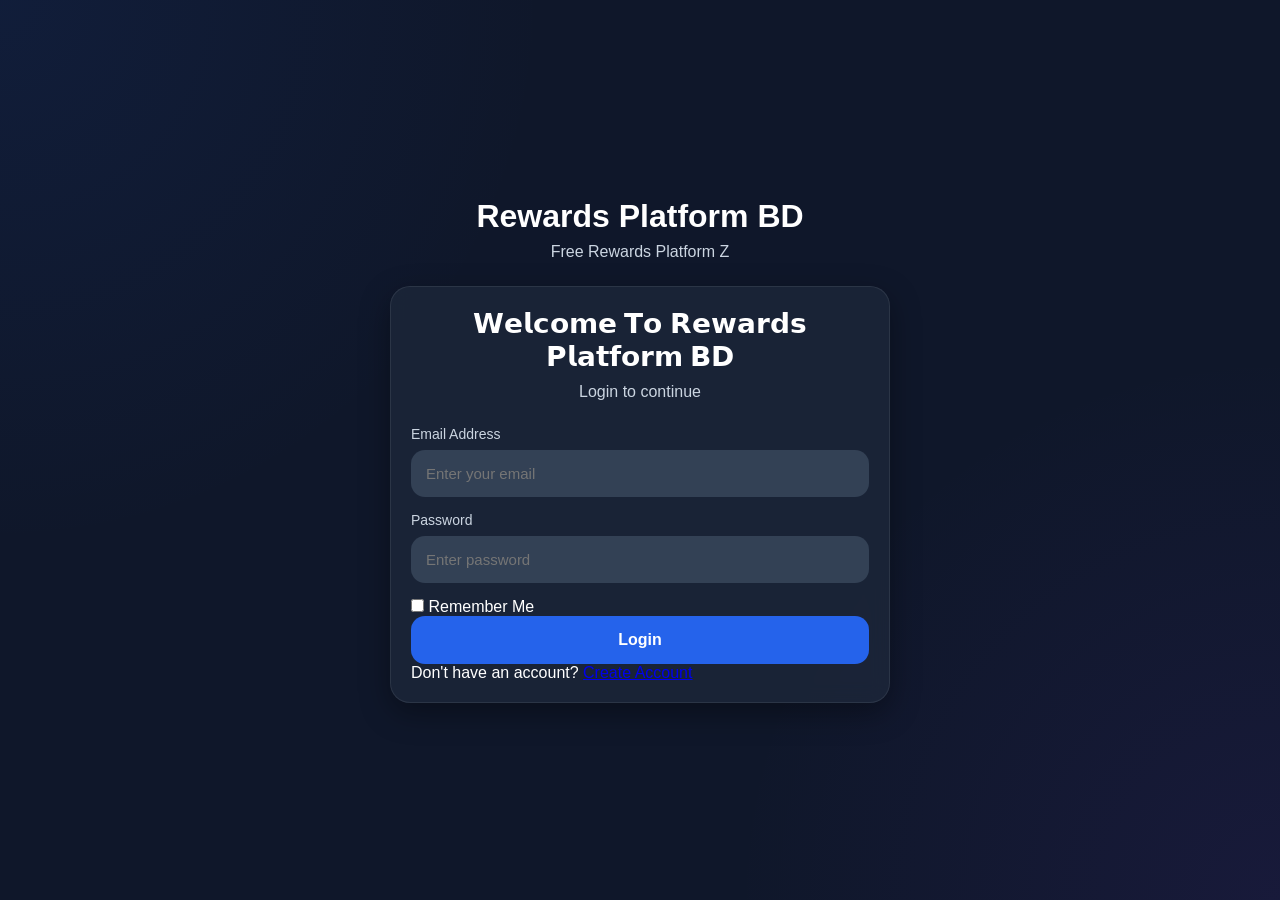
==== index.html @ d9212bf5 "Update index.html Signed-off-by: Hasanuzzaman Zibon <noybok6400@gmail.com>" ====
<!DOCTYPE html>
<html lang="en">

<head>
    <meta charset="UTF-8">
    <meta name="viewport" content="width=device-width, initial-scale=1.0">
    <meta
name="description"
content="Earn rewards through tasks, referrals and daily bonuses.">
    <title>Login | Rewards Platform BD</title>
    <link rel="stylesheet" href="css/style.css">
	<link rel="icon" href="css/1000430052.png" type="image/png">
    
</head>


<body>

    <div class="auth-page">

        <div class="auth-container">

            <div class="logo-area">

                <h1>
                     Rewards Platform BD
                </h1>

                <p>
                   Free Rewards Platform Z
                </p>

            </div>

            <div class="auth-card">

                <div class="card-header">

                    <h2>
                          𝗪𝗲𝗹𝗰𝗼𝗺𝗲 𝗧𝗼 𝗥𝗲𝘄𝗮𝗿𝗱𝘀 𝗣𝗹𝗮𝘁𝗳𝗼𝗿𝗺 𝗕𝗗
                    </h2>

                    <p>
                        Login to continue
                    </p>

                </div>

                <form
                    id="loginForm"
                    class="auth-form">

                    <div class="input-group">

                        <label>
                            Email Address
                        </label>

                        <input
                            type="email"
                            id="email"
                            placeholder="Enter your email"
                            required>

                    </div>

                    <div class="input-group">

                        <label>
                            Password
                        </label>

                        <input
                            type="password"
                            id="password"
                            placeholder="Enter password"
                            required>

                    </div>

                    <div class="remember-box">

                        <label>

                            <input
                                type="checkbox"
                                id="rememberMe">

                            Remember Me

                        </label>

                    </div>

                    <button
                        type="submit"
                        class="primary-btn">

                        Login

                    </button>

                </form>

                <div class="auth-footer">

                    <p>

                        Don't have an account?

                        <a
                            href="register.html">

                            Create Account

                        </a>

                    </p>

                </div>

            </div>

        </div>

    </div>

    <script src="js/config.js"></script>

    <script src="js/storage.js"></script>

    <script src="js/auth.js"></script>

    <script src="js/login.js"></script>

</body>
</html>
---- css/style.css ----
/* =========================
   RESET
========================= */

*{
    margin:0;
    padding:0;
    box-sizing:border-box;
}

html{
    scroll-behavior:smooth;
}



/* =========================
   VARIABLES
========================= */

:root{
    --bg:#0f172a;
    --card: rgba(30, 41, 59, 0.75);
    --card-solid:#1e293b;
    --card-light:#334155;

    --primary:#2563eb;
    --primary-hover:#1d4ed8;

    --success:#22c55e;
    --warning:#f59e0b;
    --danger:#ef4444;

    --text:#ffffff;
    --text-secondary:#cbd5e1;

    --border: rgba(255,255,255,0.08);

    --radius:18px;
}

/* =========================
   AUTH LAYOUT
========================= */

.auth-page{
    min-height:100vh;
    display:flex;
    justify-content:center;
    align-items:center;
    padding:20px;
}

.auth-container{
    width:100%;
    max-width:450px;
}

.logo-area{
    text-align:center;
    margin-bottom:25px;
}

.logo-area h1{
    font-size:32px;
    font-weight:800;
    margin-bottom:8px;
}

.logo-area p{
    color:var(--text-secondary);
}

.auth-card{
    background:var(--card);
    backdrop-filter: blur(10px);
    border:1px solid var(--border);
    border-radius:24px;
    padding:25px;
    box-shadow:0 10px 30px rgba(0,0,0,0.35);
}

.card-header{
    text-align:center;
    margin-bottom:25px;
}

.card-header h2{
    font-size:28px;
    margin-bottom:10px;
}

.card-header p{
    color:var(--text-secondary);
}

/* =========================
   INPUTS
========================= */

.auth-form{
    width:100%;
}

.input-group{
    margin-bottom:15px;
}

.input-group label{
    display:block;
    margin-bottom:8px;
    font-size:14px;
    color:var(--text-secondary);
}

.input-group input{
    width:100%;
    padding:14px;
    border-radius:14px;
    border:1px solid transparent;
    outline:none;
    background:var(--card-light);
    color:white;
    font-size:15px;
    transition:0.2s ease;
}

.input-group input:focus{
    border:1px solid var(--primary);
    box-shadow:0 0 0 3px rgba(37,99,235,0.2);
}

/* =========================
   BUTTONS
========================= */

.primary-btn{
    width:100%;
    padding:15px;
    border:none;
    border-radius:14px;
    background:var(--primary);
    color:white;
    font-size:16px;
    font-weight:700;
    cursor:pointer;
    transition:0.3s ease;
}

.primary-btn:hover{
    background:var(--primary-hover);
}

/* generic buttons */
.btn{
    display:inline-block;
    padding:12px 16px;
    border-radius:12px;
    cursor:pointer;
    transition:0.3s ease;
    border:none;
    transform:translateY(0);
}

.btn:hover{
    transform:translateY(-2px);
    filter:brightness(1.1);
}

.btn-primary{ background:var(--primary); color:white; }
.btn-success{ background:var(--success); color:white; }
.btn-danger{ background:var(--danger); color:white; }

/* =========================
   DASHBOARD BASE
========================= */

.dashboard{
    animation:fadeIn 0.5s ease;
    max-width:1100px;
    margin:auto;
    padding:20px;
}

@keyframes fadeIn{
    from{ opacity:0; transform:translateY(10px); }
    to{ opacity:1; transform:translateY(0); }
}

.dashboard-header{
    display:flex;
    justify-content:space-between;
    align-items:center;
    margin-bottom:20px;
}

.dashboard-header h1{
    font-size:28px;
}

/* =========================
   CARD SYSTEM (CORE FIX)
========================= */

.card,
.dashboard-card,
.profile-card,
.vip-card,
.ref-card,
.auth-card{

    background:var(--card);
    backdrop-filter: blur(10px);
    border:1px solid var(--border);
    border-radius:20px;
    padding:20px;
    box-shadow:0 10px 30px rgba(0,0,0,0.35);
    transition:0.3s ease;
}

.card:hover,
.dashboard-card:hover,
.profile-card:hover,
.vip-card:hover,
.ref-card:hover{
    transform:translateY(-3px);
    box-shadow:0 15px 40px rgba(0,0,0,0.5);
}

/* =========================
   WALLET CARD (SPECIAL)
========================= */

.wallet-card{
    background:linear-gradient(135deg,#2563eb,#1e40af);
    border-radius:20px;
    padding:25px;
    position:relative;
    overflow:hidden;
    box-shadow:0 15px 40px rgba(37,99,235,0.35);
}

.wallet-card::after{
    content:"";
    position:absolute;
    top:-50%;
    left:-50%;
    width:200%;
    height:200%;
    background:radial-gradient(circle,rgba(255,255,255,0.15),transparent 60%);
    transform:rotate(25deg);
}

/* =========================
   TEXT STYLES
========================= */

.dashboard-card h3,
.card h3{
    margin-bottom:10px;
}

.profile-card p,
.ref-card p{
    color:var(--text-secondary);
}

/* =========================
   PROFILE
========================= */

.profile-wrapper{
    padding:20px;
    max-width:700px;
    margin:auto;
}

.profile-box{
    background:var(--card);
    border-radius:20px;
    padding:20px;
    margin-bottom:15px;
}

.profile-info{
    margin-bottom:10px;
}

.profile-info span{
    color:var(--text-secondary);
}

/* =========================
   ANIMATION FIX
========================= */

.fade-in{
    animation:fadeIn 0.5s ease;
}

/* =========================
   RESPONSIVE
========================= */

@media(min-width:768px){
    .auth-container{ max-width:500px; }
    .dashboard{ max-width:850px; }
}

@media(min-width:1024px){
    .dashboard{ max-width:1100px; }
}

:::writing{variant="document" id="58371"} /* ========================= BODY & APP THEME ========================= */
body{ min-height:100vh; background: radial-gradient(circle at top left,#2563eb15,transparent 35%), radial-gradient(circle at bottom right,#7c3aed15,transparent 35%), var(--bg);
color:var(--text);

font-family:
    Inter,
    "Segoe UI",
    sans-serif;

overflow-x:hidden;
}
::-webkit-scrollbar{ width:8px; }
::-webkit-scrollbar-track{ background:#0f172a; }
::-webkit-scrollbar-thumb{ background:#334155; border-radius:50px; }
/* ========================= NAVBAR ========================= */
.navbar{ position:sticky; top:0; z-index:999;
display:flex;
justify-content:space-between;
align-items:center;

padding:18px 20px;

background:rgba(15,23,42,.75);

backdrop-filter:blur(20px);

border-bottom:1px solid var(--border);
}
.nav-logo{ font-size:22px; font-weight:800; }
.nav-user{ display:flex; align-items:center; gap:12px; }
.avatar{ width:42px; height:42px;
border-radius:50%;

background:linear-gradient(
    135deg,
    #2563eb,
    #7c3aed
);
}
/* ========================= DASHBOARD GRID ========================= */
.dashboard-grid{ display:grid; gap:20px; }
.stats-grid{ display:grid; grid-template-columns:repeat(2,1fr); gap:16px; }
/* ========================= WALLET CARD PREMIUM ========================= */
.wallet-card{
background:
linear-gradient(
    135deg,
    #2563eb,
    #4f46e5,
    #7c3aed
);

border:none;

min-height:220px;

display:flex;
flex-direction:column;
justify-content:center;

position:relative;

overflow:hidden;
}
.wallet-card h2{ font-size:42px; font-weight:800; margin:10px 0; }
.wallet-card span{ font-size:13px; text-transform:uppercase; letter-spacing:1px; opacity:.9; }
.wallet-card p{ opacity:.9; }
/* ========================= STATS CARD ========================= */
.stat-card{
background:var(--card);

backdrop-filter:blur(10px);

border:1px solid var(--border);

border-radius:18px;

padding:20px;

transition:.3s;
}
.stat-card:hover{ transform:translateY(-4px); border-color:#2563eb; }
.stat-card h4{ color:var(--text-secondary); font-size:13px; margin-bottom:8px; }
.stat-card span{ font-size:28px; font-weight:700; }
/* ========================= VIP BADGE ========================= */
.vip-badge{
display:inline-flex;

align-items:center;

gap:8px;

padding:10px 18px;

border-radius:999px;

background:
linear-gradient(
    135deg,
    #f59e0b,
    #f97316
);

color:white;

font-weight:700;
}
/* ========================= REFERRAL ========================= */
.referral-box{
display:flex;

align-items:center;

gap:12px;

margin-top:15px;
}
.referral-code{
flex:1;

padding:14px;

border-radius:12px;

background:#0f172a;

border:1px solid var(--border);

font-weight:700;

letter-spacing:1px;
}
/* ========================= ACTIVITY ========================= */
.activity-list{ display:flex; flex-direction:column; gap:14px; }
.activity-item{
display:flex;

align-items:center;

gap:15px;

padding:16px;

border-radius:16px;

background:rgba(255,255,255,.03);

border:1px solid var(--border);
}
.activity-icon{
width:42px;
height:42px;

border-radius:50%;

display:flex;
justify-content:center;
align-items:center;

background:#2563eb;

color:white;

font-weight:700;
}
/* ========================= PREMIUM BUTTON EFFECT ========================= */
.primary-btn{ position:relative; overflow:hidden; }
.primary-btn::before{
content:"";

position:absolute;

top:0;
left:-100%;

width:100%;
height:100%;

background:
linear-gradient(
    90deg,
    transparent,
    rgba(255,255,255,.2),
    transparent
);

transition:.6s;
}
.primary-btn:hover::before{ left:100%; }
/* ========================= DESKTOP RESPONSIVE ========================= */
@media(min-width:768px){
.dashboard-grid{
    grid-template-columns:1fr;
}

.stats-grid{
    grid-template-columns:repeat(4,1fr);
}
}
@media(min-width:1200px){
.dashboard{
    max-width:1200px;
}
} :::
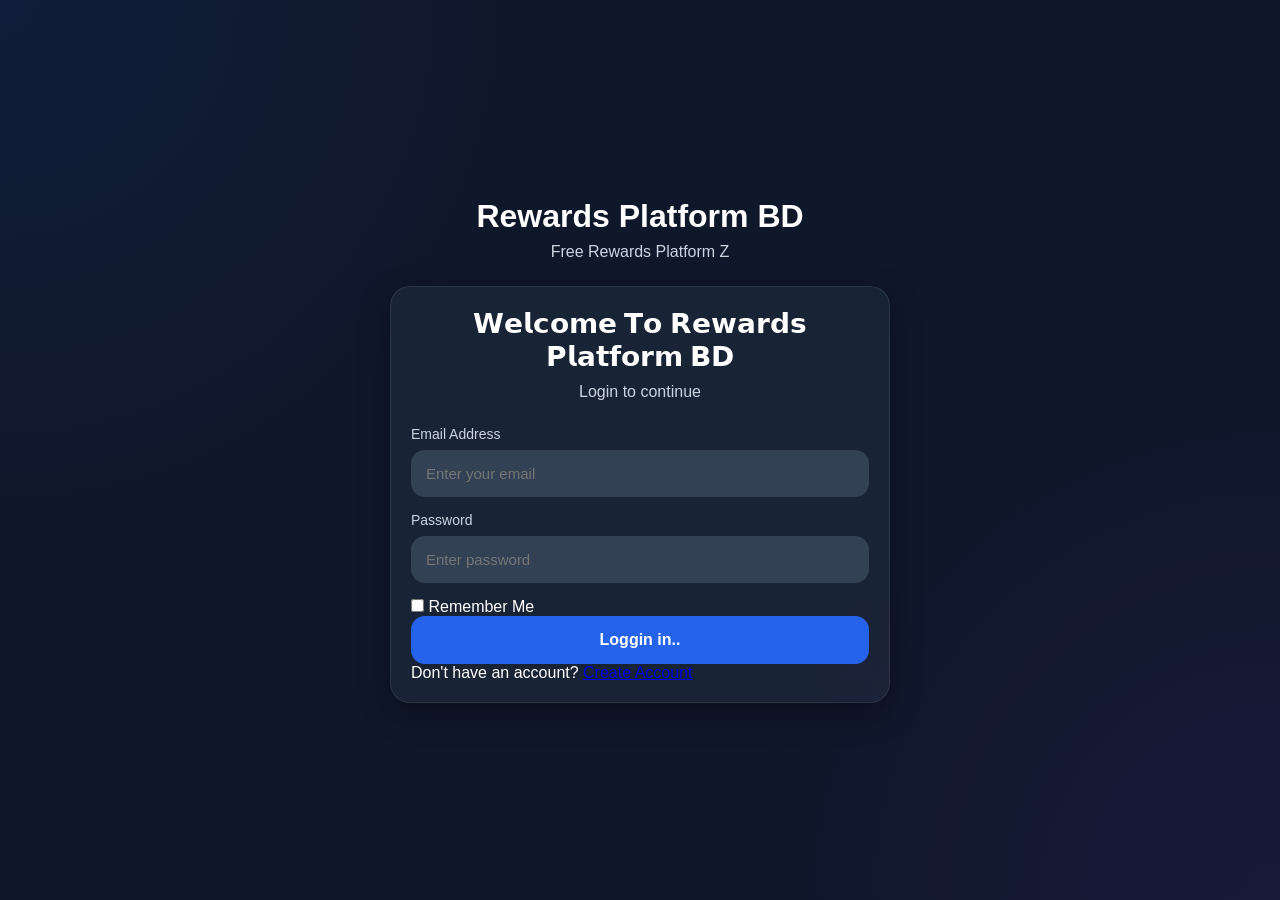
==== commit bf814db6: "Enhance input fields for email and password Updated email and password input fields with placeholder" ====
--- a/index.html
+++ b/index.html
@@ -4,9 +4,8 @@
 <head>
     <meta charset="UTF-8">
     <meta name="viewport" content="width=device-width, initial-scale=1.0">
-    <meta
-name="description"
-content="Earn rewards through tasks, referrals and daily bonuses.">
+    <meta name="description" content="Earn rewards through tasks, referrals and daily bonuses.">
+	
     <title>Login | Rewards Platform BD</title>
     <link rel="stylesheet" href="css/style.css">
 	<link rel="icon" href="css/1000430052.png" type="image/png">
@@ -52,12 +51,12 @@
 
                     <div class="input-group">
 
-                        <label>
-                            Email Address
-                        </label>
-
+                        <label for="email">
+						 Email Address
+						</label>
+						
                         <input
-                            type="email"
+                            autocomplete="email"
                             id="email"
                             placeholder="Enter your email"
                             required>
@@ -66,12 +65,12 @@
 
                     <div class="input-group">
 
-                        <label>
-                            Password
-                        </label>
-
+                        <label for="password">
+						 Password 
+					    </label>
+				
                         <input
-                            type="password"
+                            autocomplete="current-password"
                             id="password"
                             placeholder="Enter password"
                             required>
@@ -96,7 +95,7 @@
                         type="submit"
                         class="primary-btn">
 
-                        Login
+                        Loggin in..
 
                     </button>
 
@@ -126,11 +125,8 @@
     </div>
 
     <script src="js/config.js"></script>
-
     <script src="js/storage.js"></script>
-
     <script src="js/auth.js"></script>
-
     <script src="js/login.js"></script>
 
 </body>
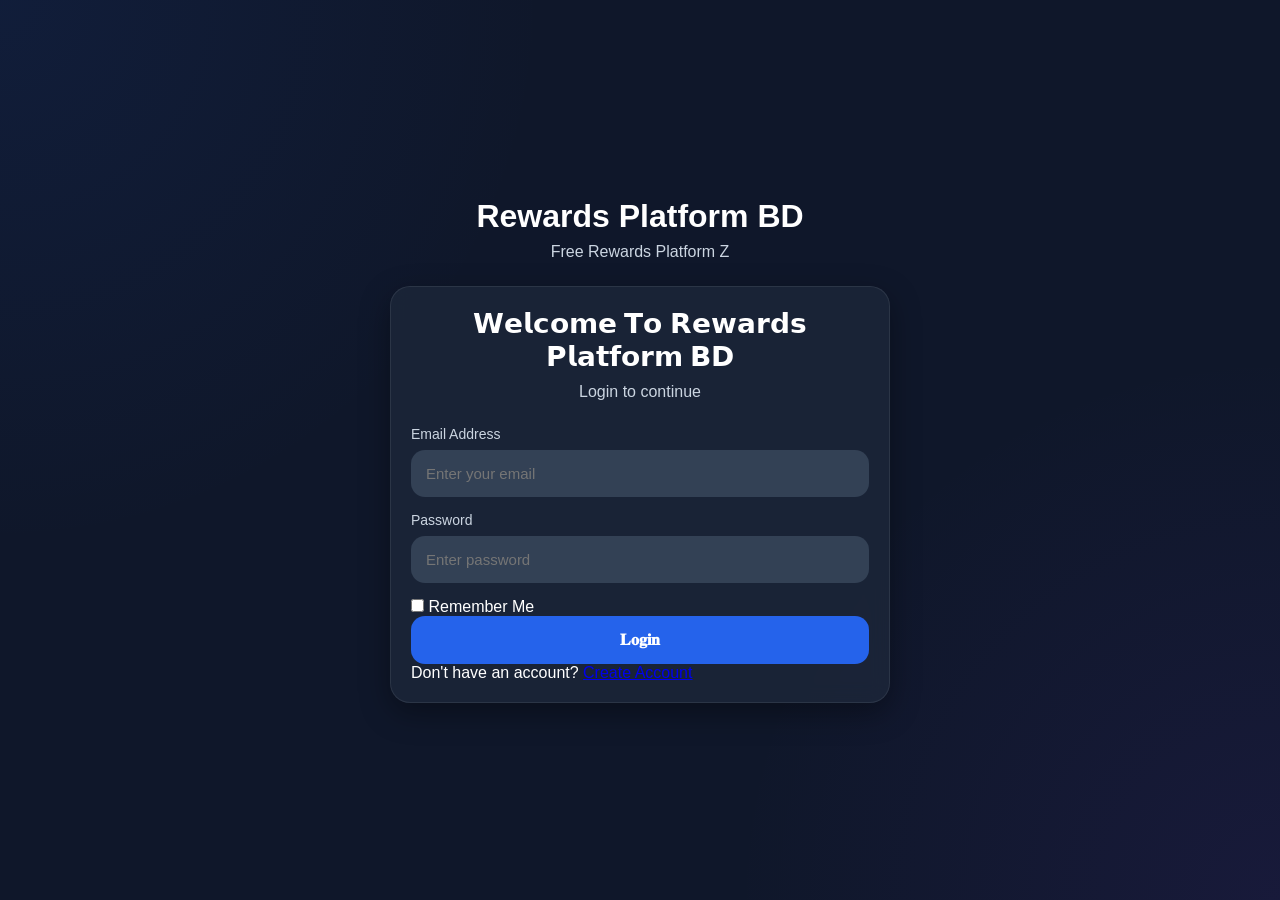
==== commit 1ba2114b: "Update button text from 'Loggin in..' to '𝐋𝐨𝐠𝐢𝐧' Signed-off-by: Hasanuzzaman Zibon <noybok6400@gmail" ====
--- a/index.html
+++ b/index.html
@@ -95,7 +95,7 @@
                         type="submit"
                         class="primary-btn">
 
-                        Loggin in..
+                        𝐋𝐨𝐠𝐢𝐧
 
                     </button>
 
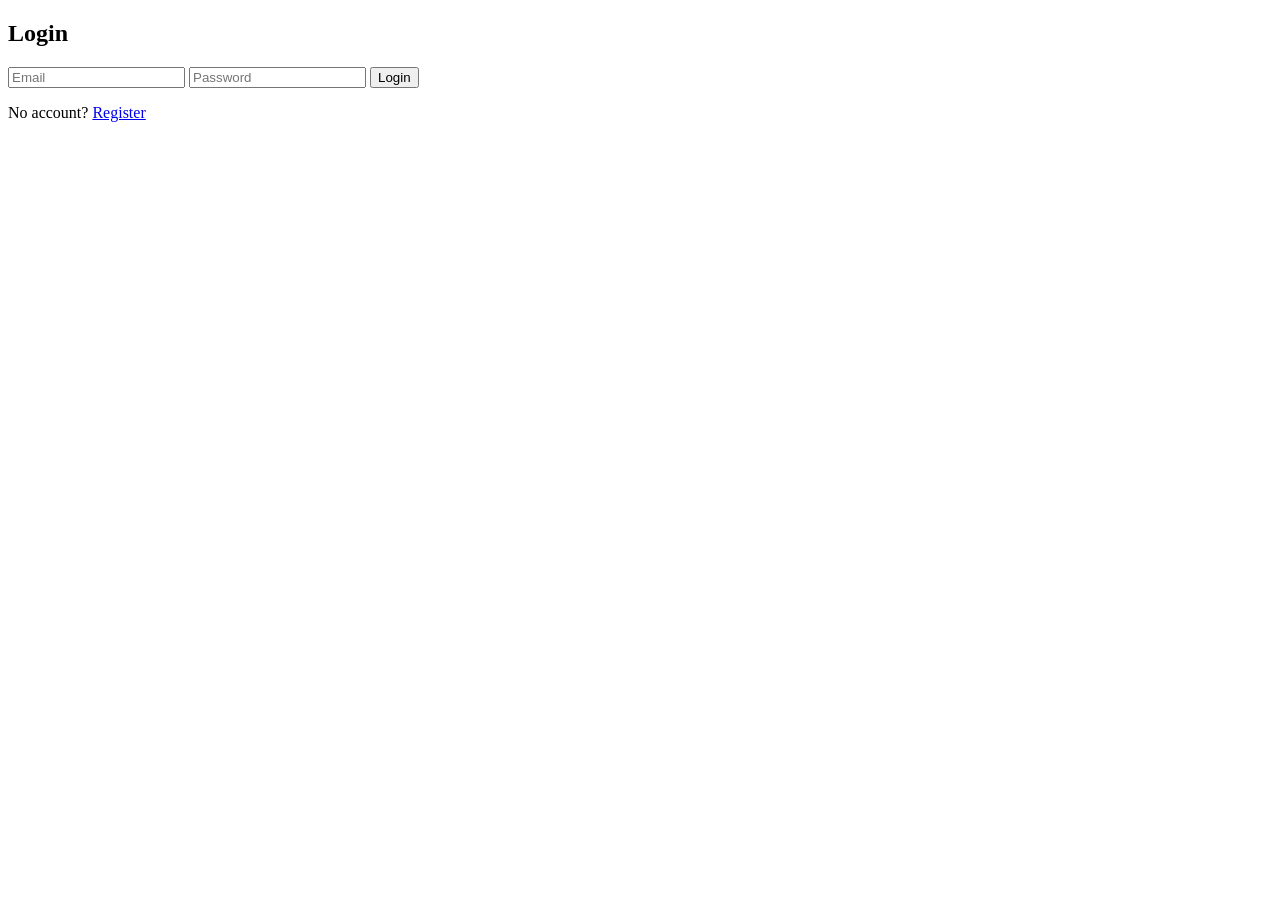
==== commit a06f6366: "Refactor index.html for login page layout Removed unnecessary meta tags and updated the structure of" ====
--- a/index.html
+++ b/index.html
@@ -1,134 +1,39 @@
 <!DOCTYPE html>
 <html lang="en">
+<head>
+<meta charset="UTF-8">
+<meta name="viewport" content="width=device-width, initial-scale=1.0">
+<title>Login</title>
 
-<head>
-    <meta charset="UTF-8">
-    <meta name="viewport" content="width=device-width, initial-scale=1.0">
-    <meta name="description" content="Earn rewards through tasks, referrals and daily bonuses.">
-	
-    <title>Login | Rewards Platform BD</title>
-    <link rel="stylesheet" href="css/style.css">
-	<link rel="icon" href="css/1000430052.png" type="image/png">
-    
+<link rel="stylesheet" href="style.css">
 </head>
-
 
 <body>
 
-    <div class="auth-page">
+<div class="auth-box">
 
-        <div class="auth-container">
+    <h2>Login</h2>
 
-            <div class="logo-area">
+    <form id="loginForm">
 
-                <h1>
-                     Rewards Platform BD
-                </h1>
+        <input type="email" id="email" placeholder="Email" required>
 
-                <p>
-                   Free Rewards Platform Z
-                </p>
+        <input type="password" id="password" placeholder="Password" required>
 
-            </div>
+        <button type="submit">Login</button>
 
-            <div class="auth-card">
+    </form>
 
-                <div class="card-header">
+    <p>
+        No account?
+        <a href="register.html">Register</a>
+    </p>
 
-                    <h2>
-                          𝗪𝗲𝗹𝗰𝗼𝗺𝗲 𝗧𝗼 𝗥𝗲𝘄𝗮𝗿𝗱𝘀 𝗣𝗹𝗮𝘁𝗳𝗼𝗿𝗺 𝗕𝗗
-                    </h2>
+</div>
 
-                    <p>
-                        Login to continue
-                    </p>
-
-                </div>
-
-                <form
-                    id="loginForm"
-                    class="auth-form">
-
-                    <div class="input-group">
-
-                        <label for="email">
-						 Email Address
-						</label>
-						
-                        <input
-                            autocomplete="email"
-                            id="email"
-                            placeholder="Enter your email"
-                            required>
-
-                    </div>
-
-                    <div class="input-group">
-
-                        <label for="password">
-						 Password 
-					    </label>
-				
-                        <input
-                            autocomplete="current-password"
-                            id="password"
-                            placeholder="Enter password"
-                            required>
-
-                    </div>
-
-                    <div class="remember-box">
-
-                        <label>
-
-                            <input
-                                type="checkbox"
-                                id="rememberMe">
-
-                            Remember Me
-
-                        </label>
-
-                    </div>
-
-                    <button
-                        type="submit"
-                        class="primary-btn">
-
-                        𝐋𝐨𝐠𝐢𝐧
-
-                    </button>
-
-                </form>
-
-                <div class="auth-footer">
-
-                    <p>
-
-                        Don't have an account?
-
-                        <a
-                            href="register.html">
-
-                            Create Account
-
-                        </a>
-
-                    </p>
-
-                </div>
-
-            </div>
-
-        </div>
-
-    </div>
-
-    <script src="js/config.js"></script>
-    <script src="js/storage.js"></script>
-    <script src="js/auth.js"></script>
-    <script src="js/login.js"></script>
+<script src="storage.js"></script>
+<script src="auth.js"></script>
+<script src="login.js"></script>
 
 </body>
 </html>
-
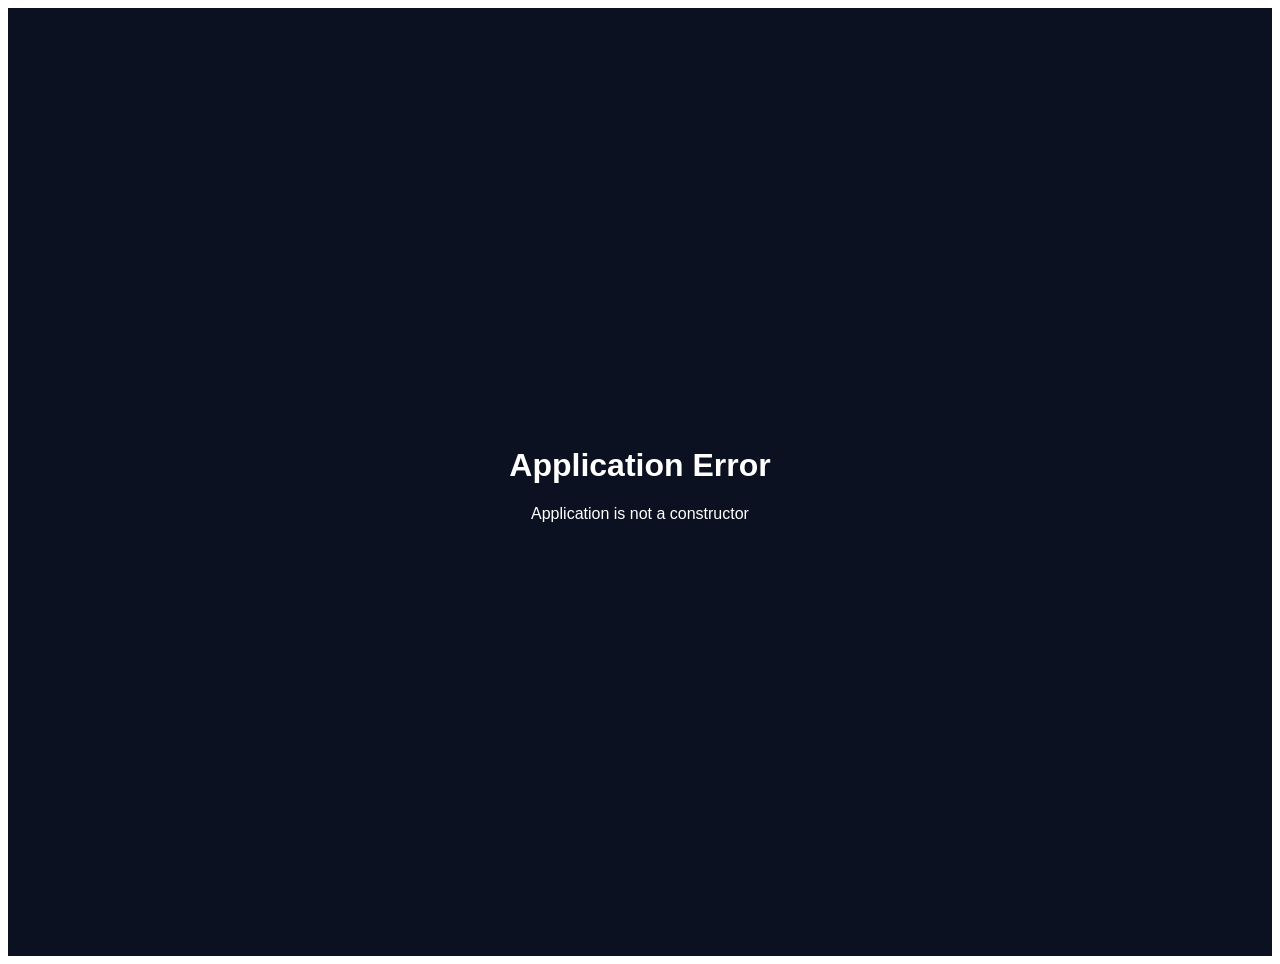
==== commit 012a4aed: "Update index.html Signed-off-by: Hasanuzzaman Zibon <noybok6400@gmail.com>" ====
--- a/index.html
+++ b/index.html
@@ -1,39 +1,437 @@
 <!DOCTYPE html>
 <html lang="en">
+
 <head>
-<meta charset="UTF-8">
-<meta name="viewport" content="width=device-width, initial-scale=1.0">
-<title>Login</title>
-
-<link rel="stylesheet" href="style.css">
+    <meta charset="UTF-8" />
+    <meta name="viewport" content="width=device-width, initial-scale=1.0" />
+
+    <title>Virtual Gaming & Rewards Platform</title>
+
+    <meta name="description"
+        content="Enterprise Virtual Gaming & Rewards Platform. Wallets, Rewards, XP System, Leaderboards and Premium Gaming Experience." />
+
+    <meta name="theme-color" content="#0f172a">
+
+    <link rel="stylesheet" href="./assets/css/variables.css">
+    <link rel="stylesheet" href="./assets/css/layout.css">
+    <link rel="stylesheet" href="./assets/css/components.css">
+    <link rel="stylesheet" href="./assets/css/main.css">
 </head>
 
 <body>
 
-<div class="auth-box">
-
-    <h2>Login</h2>
-
-    <form id="loginForm">
-
-        <input type="email" id="email" placeholder="Email" required>
-
-        <input type="password" id="password" placeholder="Password" required>
-
-        <button type="submit">Login</button>
-
-    </form>
-
-    <p>
-        No account?
-        <a href="register.html">Register</a>
-    </p>
-
-</div>
-
-<script src="storage.js"></script>
-<script src="auth.js"></script>
-<script src="login.js"></script>
+    <!-- ===================================== -->
+    <!-- APP ROOT -->
+    <!-- ===================================== -->
+
+    <div id="app">
+
+        <!-- ===================================== -->
+        <!-- NAVBAR -->
+        <!-- ===================================== -->
+
+        <header class="navbar">
+
+            <div class="container">
+
+                <div class="navbar-wrapper">
+
+                    <a href="index.html" class="logo">
+                        <span class="logo-icon">🎮</span>
+                        <span class="logo-text">VGP</span>
+                    </a>
+
+                    <nav class="nav-menu">
+
+                        <a href="#features">Features</a>
+
+                        <a href="#games">Games</a>
+
+                        <a href="#rewards">Rewards</a>
+
+                        <a href="#leaderboard">Leaderboard</a>
+
+                    </nav>
+
+                    <div class="nav-actions">
+
+                        <a href="login.html" class="btn btn-secondary">
+                            Login
+                        </a>
+
+                        <a href="register.html" class="btn btn-primary">
+                            Register
+                        </a>
+
+                    </div>
+
+                </div>
+
+            </div>
+
+        </header>
+
+        <!-- ===================================== -->
+        <!-- HERO SECTION -->
+        <!-- ===================================== -->
+
+        <section class="hero">
+
+            <div class="container">
+
+                <div class="hero-content">
+
+                    <span class="hero-badge">
+                        Enterprise Virtual Gaming Platform
+                    </span>
+
+                    <h1>
+                        Premium Virtual Gaming Experience
+                    </h1>
+
+                    <p>
+                        Earn rewards, build XP, unlock VIP levels,
+                        compete on leaderboards and enjoy a
+                        scalable gaming ecosystem designed with
+                        enterprise architecture.
+                    </p>
+
+                    <div class="hero-actions">
+
+                        <a href="register.html"
+                            class="btn btn-primary btn-lg">
+                            Start Playing
+                        </a>
+
+                        <a href="#features"
+                            class="btn btn-outline btn-lg">
+                            Explore Platform
+                        </a>
+
+                    </div>
+
+                </div>
+
+            </div>
+
+        </section>
+
+        <!-- ===================================== -->
+        <!-- FEATURES -->
+        <!-- ===================================== -->
+
+        <section id="features" class="section">
+
+            <div class="container">
+
+                <div class="section-header">
+
+                    <h2>Platform Features</h2>
+
+                    <p>
+                        Designed with enterprise architecture
+                        and future-ready scalability.
+                    </p>
+
+                </div>
+
+                <div class="feature-grid">
+
+                    <article class="feature-card">
+
+                        <h3>Wallet Engine</h3>
+
+                        <p>
+                            Virtual wallet system with ledger
+                            architecture and transaction history.
+                        </p>
+
+                    </article>
+
+                    <article class="feature-card">
+
+                        <h3>Reward System</h3>
+
+                        <p>
+                            XP rewards, bonus rewards,
+                            achievements and progression.
+                        </p>
+
+                    </article>
+
+                    <article class="feature-card">
+
+                        <h3>Provably Fair Ready</h3>
+
+                        <p>
+                            Enterprise game engine prepared
+                            for advanced fairness architecture.
+                        </p>
+
+                    </article>
+
+                    <article class="feature-card">
+
+                        <h3>Admin Management</h3>
+
+                        <p>
+                            Monitoring, analytics, audit logs
+                            and complete administration tools.
+                        </p>
+
+                    </article>
+
+                </div>
+
+            </div>
+
+        </section>
+
+        <!-- ===================================== -->
+        <!-- GAMES -->
+        <!-- ===================================== -->
+
+        <section id="games" class="section dark-section">
+
+            <div class="container">
+
+                <div class="section-header">
+
+                    <h2>Available Games</h2>
+
+                </div>
+
+                <div class="game-grid">
+
+                    <div class="game-card">
+
+                        <h3>Dice</h3>
+
+                        <p>
+                            RNG powered prediction experience.
+                        </p>
+
+                    </div>
+
+                    <div class="game-card">
+
+                        <h3>Coin Flip</h3>
+
+                        <p>
+                            Fast 50/50 reward gameplay.
+                        </p>
+
+                    </div>
+
+                    <div class="game-card">
+
+                        <h3>Spin Wheel</h3>
+
+                        <p>
+                            Multi multiplier reward wheel.
+                        </p>
+
+                    </div>
+
+                    <div class="game-card">
+
+                        <h3>Aviator</h3>
+
+                        <p>
+                            Real-time multiplier growth system.
+                        </p>
+
+                    </div>
+
+                </div>
+
+            </div>
+
+        </section>
+
+        <!-- ===================================== -->
+        <!-- REWARDS -->
+        <!-- ===================================== -->
+
+        <section id="rewards" class="section">
+
+            <div class="container">
+
+                <div class="section-header">
+
+                    <h2>Reward Ecosystem</h2>
+
+                </div>
+
+                <div class="reward-grid">
+
+                    <div class="reward-card">
+
+                        <h3>XP Progression</h3>
+
+                    </div>
+
+                    <div class="reward-card">
+
+                        <h3>VIP Levels</h3>
+
+                    </div>
+
+                    <div class="reward-card">
+
+                        <h3>Referral Rewards</h3>
+
+                    </div>
+
+                    <div class="reward-card">
+
+                        <h3>Achievement System</h3>
+
+                    </div>
+
+                </div>
+
+            </div>
+
+        </section>
+
+        <!-- ===================================== -->
+        <!-- LEADERBOARD -->
+        <!-- ===================================== -->
+
+        <section id="leaderboard" class="section dark-section">
+
+            <div class="container">
+
+                <div class="section-header">
+
+                    <h2>Leaderboard Preview</h2>
+
+                </div>
+
+                <div class="leaderboard-table">
+
+                    <div class="leaderboard-row">
+
+                        <span>#1</span>
+
+                        <span>Player Alpha</span>
+
+                        <span>125,000 XP</span>
+
+                    </div>
+
+                    <div class="leaderboard-row">
+
+                        <span>#2</span>
+
+                        <span>Player Bravo</span>
+
+                        <span>110,500 XP</span>
+
+                    </div>
+
+                    <div class="leaderboard-row">
+
+                        <span>#3</span>
+
+                        <span>Player Charlie</span>
+
+                        <span>96,200 XP</span>
+
+                    </div>
+
+                </div>
+
+            </div>
+
+        </section>
+
+        <!-- ===================================== -->
+        <!-- CTA -->
+        <!-- ===================================== -->
+
+        <section class="cta">
+
+            <div class="container">
+
+                <h2>
+                    Join the Next Generation Platform
+                </h2>
+
+                <p>
+                    Create your account and start earning
+                    rewards today.
+                </p>
+
+                <a href="register.html"
+                    class="btn btn-primary btn-lg">
+                    Create Account
+                </a>
+
+            </div>
+
+        </section>
+
+        <!-- ===================================== -->
+        <!-- FOOTER -->
+        <!-- ===================================== -->
+
+        <footer class="footer">
+
+            <div class="container">
+
+                <p>
+                    © 2026 Virtual Gaming Platform
+                </p>
+
+            </div>
+
+        </footer>
+
+    </div>
+
+    <!-- ===================================== -->
+    <!-- APP BOOTSTRAP -->
+    <!-- ===================================== -->
+
+        <script type="module">
+    import Bootstrap from "./src/core/Bootstrap.js";
+
+    const startApp = async () => {
+
+        try {
+
+            if (!Bootstrap || typeof Bootstrap.start !== "function") {
+                throw new Error("Bootstrap not properly initialized");
+            }
+
+            await Bootstrap.start();
+
+            window.__APP__ = Bootstrap;
+
+            console.log("[APP] Initialized successfully");
+
+        } catch (err) {
+
+            console.error("[BOOT ERROR]", err);
+
+            document.body.innerHTML = `
+                <div style="padding:20px;font-family:Arial;color:red">
+                    <h2>Application Failed to Start</h2>
+                    <pre>${err.message}</pre>
+                </div>
+            `;
+        }
+    };
+
+    if (document.readyState === "loading") {
+        document.addEventListener("DOMContentLoaded", startApp);
+    } else {
+        startApp();
+    }
+        </script>
 
 </body>
+
 </html>
--- a/assets/css/variables.css
+++ b/assets/css/variables.css
@@ -0,0 +1,74 @@
+:root {
+
+    /* COLORS */
+
+    --color-primary: #00e5ff;
+    --color-primary-dark: #00b8cc;
+
+    --color-success: #22c55e;
+    --color-danger: #ef4444;
+    --color-warning: #f59e0b;
+
+    --color-bg: #0b1120;
+    --color-surface: #111827;
+    --color-surface-light: #1f2937;
+
+    --color-text: #ffffff;
+    --color-text-muted: #94a3b8;
+
+    --color-border: rgba(255,255,255,0.08);
+
+    /* TYPOGRAPHY */
+
+    --font-primary:
+        Inter,
+        Segoe UI,
+        Roboto,
+        sans-serif;
+
+    --font-size-xs: 12px;
+    --font-size-sm: 14px;
+    --font-size-md: 16px;
+    --font-size-lg: 18px;
+    --font-size-xl: 24px;
+    --font-size-2xl: 32px;
+    --font-size-3xl: 48px;
+
+    /* SPACING */
+
+    --space-1: 4px;
+    --space-2: 8px;
+    --space-3: 12px;
+    --space-4: 16px;
+    --space-5: 24px;
+    --space-6: 32px;
+    --space-7: 48px;
+    --space-8: 64px;
+
+    /* BORDER */
+
+    --radius-sm: 8px;
+    --radius-md: 12px;
+    --radius-lg: 18px;
+    --radius-xl: 24px;
+
+    /* SHADOW */
+
+    --shadow-sm:
+        0 2px 6px rgba(0,0,0,0.2);
+
+    --shadow-md:
+        0 6px 20px rgba(0,0,0,0.25);
+
+    --shadow-lg:
+        0 10px 40px rgba(0,0,0,0.4);
+
+    /* CONTAINER */
+
+    --container-width: 1280px;
+
+    /* TRANSITION */
+
+    --transition:
+        all 0.25s ease;
+}
--- a/assets/css/components.css
+++ b/assets/css/components.css
@@ -0,0 +1,94 @@
+.btn {
+
+    display: inline-flex;
+
+    align-items: center;
+
+    justify-content: center;
+
+    gap: 8px;
+
+    padding: 14px 24px;
+
+    border-radius: var(--radius-md);
+
+    border: none;
+
+    cursor: pointer;
+
+    transition: var(--transition);
+
+    font-weight: 600;
+}
+
+.btn-primary {
+
+    background: var(--color-primary);
+
+    color: #000;
+}
+
+.btn-primary:hover {
+
+    background: var(--color-primary-dark);
+
+    transform: translateY(-2px);
+}
+
+.btn-secondary {
+
+    background: var(--color-surface-light);
+
+    color: var(--color-text);
+}
+
+.btn-outline {
+
+    border: 1px solid var(--color-border);
+
+    background: transparent;
+
+    color: var(--color-text);
+}
+
+.btn-lg {
+
+    padding: 16px 28px;
+}
+
+.card {
+
+    background: var(--color-surface);
+
+    border: 1px solid var(--color-border);
+
+    border-radius: var(--radius-lg);
+
+    padding: 24px;
+
+    box-shadow: var(--shadow-md);
+}
+
+.feature-card,
+.game-card,
+.reward-card {
+
+    background: var(--color-surface);
+
+    border: 1px solid var(--color-border);
+
+    border-radius: var(--radius-lg);
+
+    padding: 28px;
+
+    transition: var(--transition);
+}
+
+.feature-card:hover,
+.game-card:hover,
+.reward-card:hover {
+
+    transform: translateY(-5px);
+
+    box-shadow: var(--shadow-lg);
+}
--- a/assets/css/main.css
+++ b/assets/css/main.css
@@ -0,0 +1,210 @@
+/* NAVBAR */
+
+.navbar {
+
+    position: sticky;
+
+    top: 0;
+
+    z-index: 999;
+
+    backdrop-filter: blur(12px);
+
+    background:
+        rgba(11,17,32,0.8);
+
+    border-bottom:
+        1px solid var(--color-border);
+}
+
+.navbar-wrapper {
+
+    display: flex;
+
+    justify-content: space-between;
+
+    align-items: center;
+
+    min-height: 80px;
+}
+
+.logo {
+
+    display: flex;
+
+    align-items: center;
+
+    gap: 10px;
+
+    font-size: 22px;
+
+    font-weight: 700;
+}
+
+.nav-menu {
+
+    display: flex;
+
+    gap: 24px;
+}
+
+.nav-actions {
+
+    display: flex;
+
+    gap: 12px;
+}
+
+/* HERO */
+
+.hero {
+
+    min-height: 90vh;
+
+    display: flex;
+
+    align-items: center;
+
+    justify-content: center;
+
+    text-align: center;
+}
+
+.hero-content {
+
+    max-width: 850px;
+}
+
+.hero-badge {
+
+    display: inline-block;
+
+    padding: 8px 14px;
+
+    border-radius: 999px;
+
+    border: 1px solid var(--color-border);
+
+    margin-bottom: 24px;
+}
+
+.hero h1 {
+
+    font-size: 64px;
+
+    margin-bottom: 24px;
+}
+
+.hero p {
+
+    color: var(--color-text-muted);
+
+    line-height: 1.8;
+
+    margin-bottom: 32px;
+}
+
+.hero-actions {
+
+    display: flex;
+
+    justify-content: center;
+
+    gap: 16px;
+}
+
+/* GRID SYSTEM */
+
+.feature-grid,
+.game-grid,
+.reward-grid {
+
+    display: grid;
+
+    grid-template-columns:
+        repeat(auto-fit,minmax(260px,1fr));
+
+    gap: 24px;
+}
+
+/* LEADERBOARD */
+
+.leaderboard-table {
+
+    display: flex;
+
+    flex-direction: column;
+
+    gap: 12px;
+}
+
+.leaderboard-row {
+
+    display: flex;
+
+    justify-content: space-between;
+
+    padding: 18px;
+
+    border-radius: 12px;
+
+    background: var(--color-surface-light);
+}
+
+/* CTA */
+
+.cta {
+
+    text-align: center;
+
+    padding: 120px 20px;
+}
+
+.cta h2 {
+
+    margin-bottom: 16px;
+}
+
+.cta p {
+
+    margin-bottom: 28px;
+
+    color: var(--color-text-muted);
+}
+
+/* FOOTER */
+
+.footer {
+
+    padding: 40px 20px;
+
+    text-align: center;
+
+    border-top:
+        1px solid var(--color-border);
+}
+
+/* RESPONSIVE */
+
+@media (max-width: 768px) {
+
+    .nav-menu {
+        display: none;
+    }
+
+    .hero h1 {
+        font-size: 40px;
+    }
+
+    .hero-actions {
+
+        flex-direction: column;
+    }
+
+    .navbar-wrapper {
+
+        flex-wrap: wrap;
+
+        gap: 12px;
+    }
+}
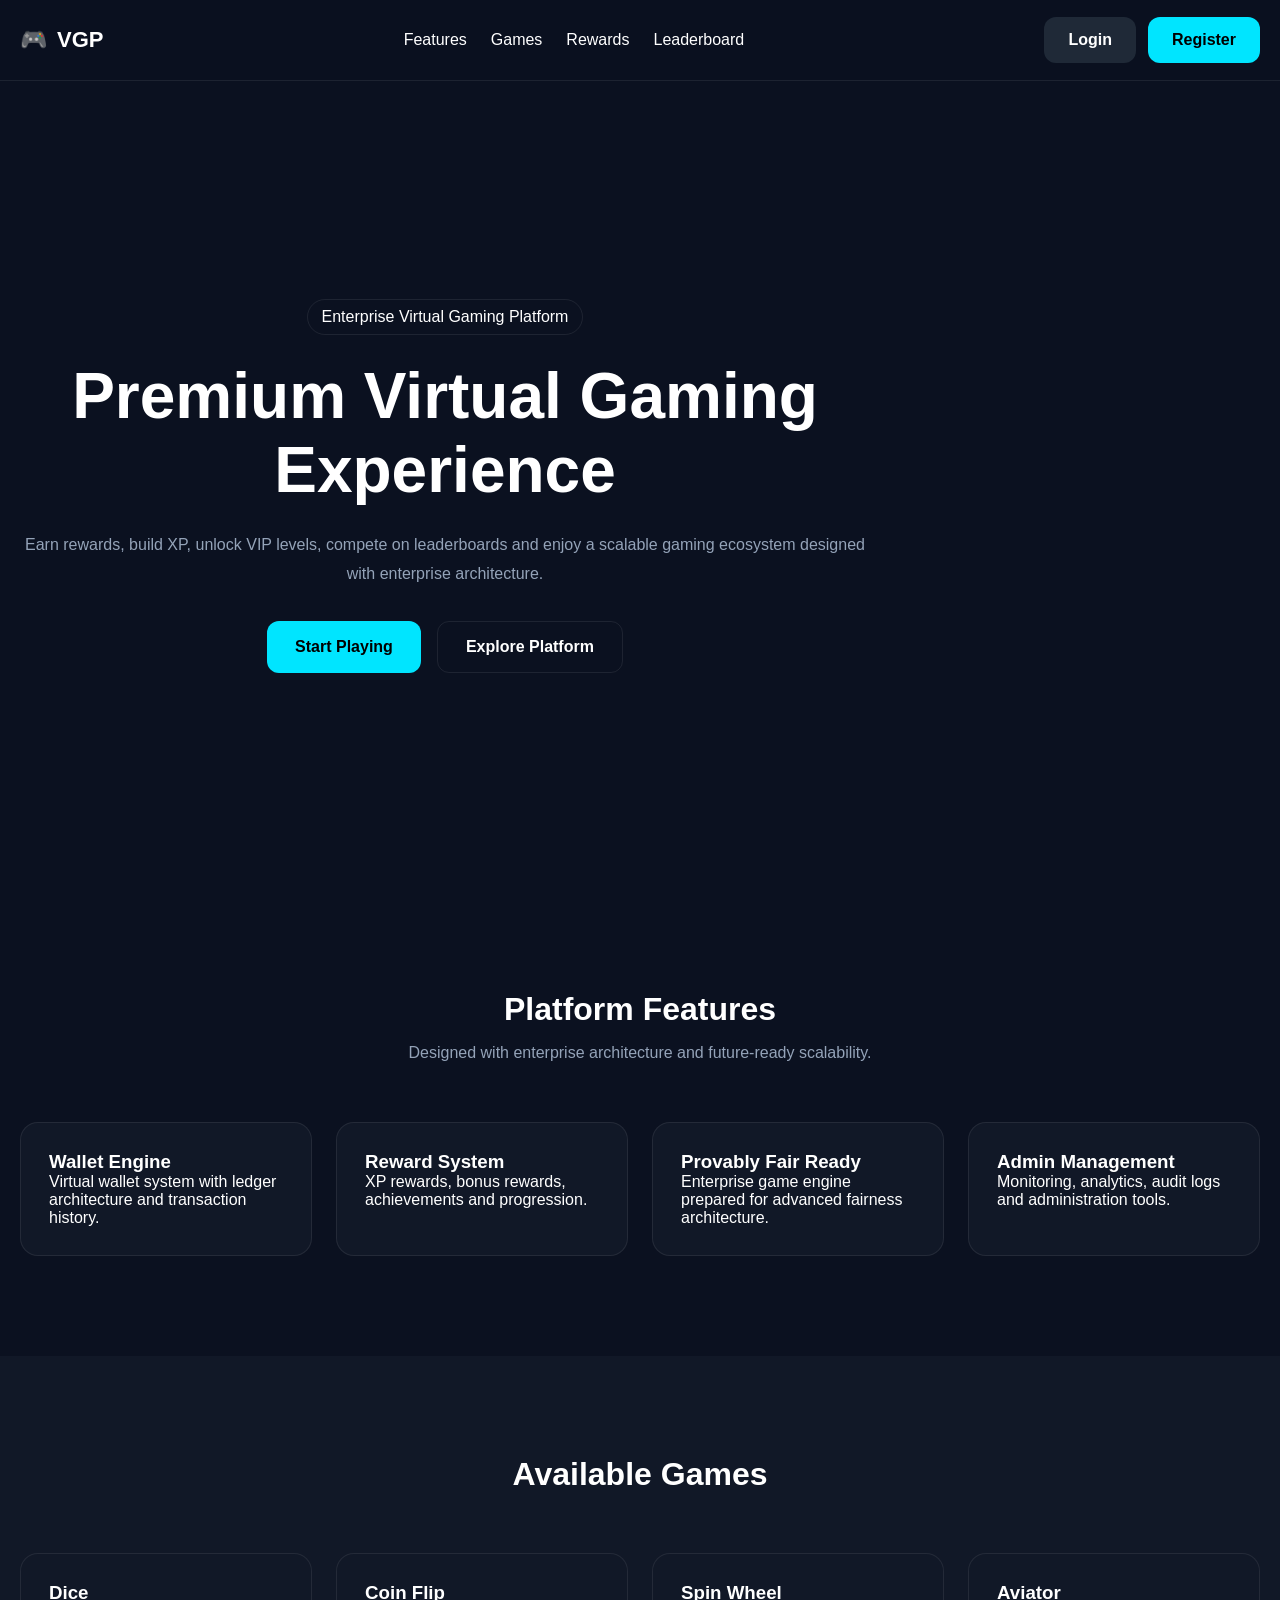
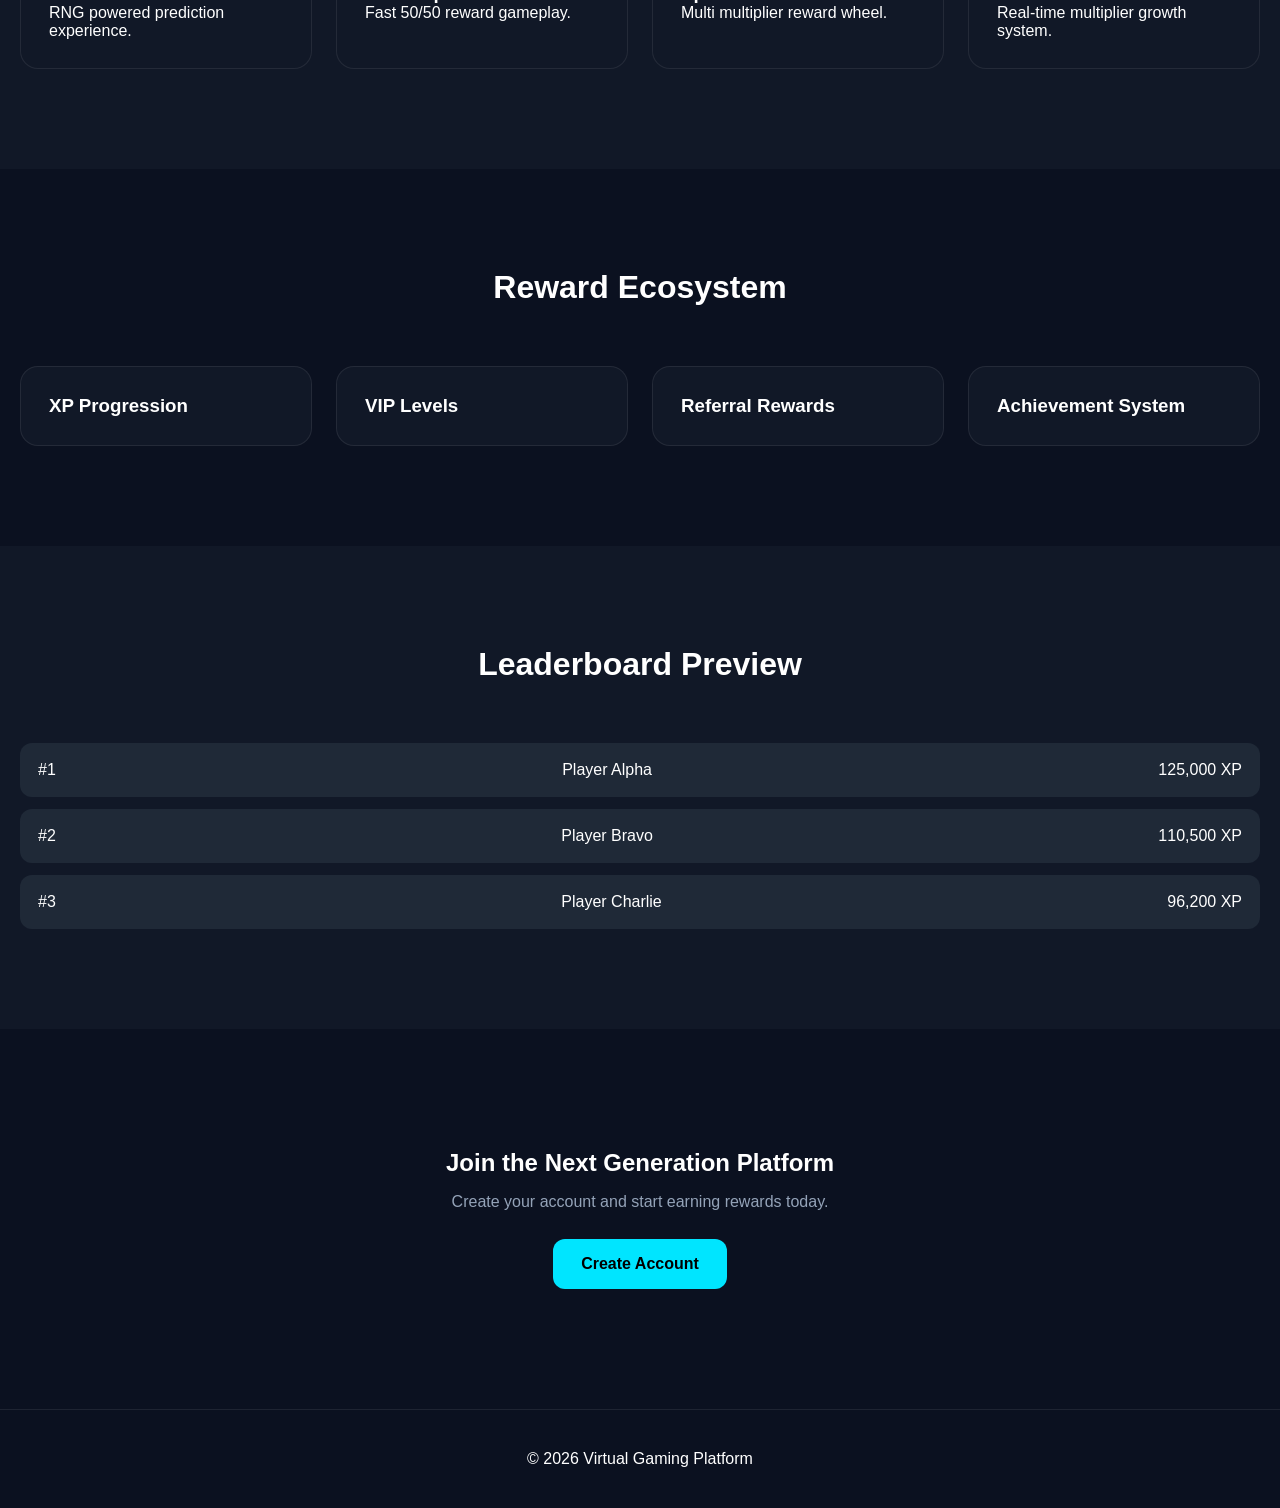
==== commit 0e6b1653: "Update index.html Signed-off-by: Hasanuzzaman Zibon <noybok6400@gmail.com>" ====
--- a/index.html
+++ b/index.html
@@ -5,7 +5,7 @@
     <meta charset="UTF-8" />
     <meta name="viewport" content="width=device-width, initial-scale=1.0" />
 
-    <title>Virtual Gaming & Rewards Platform</title>
+    <title>Gaming & Rewards Platform</title>
 
     <meta name="description"
         content="Enterprise Virtual Gaming & Rewards Platform. Wallets, Rewards, XP System, Leaderboards and Premium Gaming Experience." />
@@ -20,20 +20,11 @@
 
 <body>
 
-    <!-- ===================================== -->
-    <!-- APP ROOT -->
-    <!-- ===================================== -->
-
     <div id="app">
 
-        <!-- ===================================== -->
         <!-- NAVBAR -->
-        <!-- ===================================== -->
-
         <header class="navbar">
-
-            <div class="container">
-
+            <div class="container">
                 <div class="navbar-wrapper">
 
                     <a href="index.html" class="logo">
@@ -42,395 +33,237 @@
                     </a>
 
                     <nav class="nav-menu">
-
                         <a href="#features">Features</a>
-
                         <a href="#games">Games</a>
-
                         <a href="#rewards">Rewards</a>
-
                         <a href="#leaderboard">Leaderboard</a>
-
                     </nav>
 
                     <div class="nav-actions">
-
-                        <a href="login.html" class="btn btn-secondary">
-                            Login
-                        </a>
-
-                        <a href="register.html" class="btn btn-primary">
-                            Register
-                        </a>
-
-                    </div>
-
-                </div>
-
-            </div>
-
+                        <a href="login.html" class="btn btn-secondary">Login</a>
+                        <a href="register.html" class="btn btn-primary">Register</a>
+                    </div>
+
+                </div>
+            </div>
         </header>
 
-        <!-- ===================================== -->
-        <!-- HERO SECTION -->
-        <!-- ===================================== -->
-
+        <!-- HERO -->
         <section class="hero">
-
-            <div class="container">
-
+            <div class="container">
                 <div class="hero-content">
 
                     <span class="hero-badge">
                         Enterprise Virtual Gaming Platform
                     </span>
 
-                    <h1>
-                        Premium Virtual Gaming Experience
-                    </h1>
+                    <h1>Premium Virtual Gaming Experience</h1>
 
                     <p>
                         Earn rewards, build XP, unlock VIP levels,
-                        compete on leaderboards and enjoy a
-                        scalable gaming ecosystem designed with
-                        enterprise architecture.
+                        compete on leaderboards and enjoy a scalable
+                        gaming ecosystem designed with enterprise architecture.
                     </p>
 
                     <div class="hero-actions">
-
-                        <a href="register.html"
-                            class="btn btn-primary btn-lg">
+                        <a href="register.html" class="btn btn-primary btn-lg">
                             Start Playing
                         </a>
 
-                        <a href="#features"
-                            class="btn btn-outline btn-lg">
+                        <a href="#features" class="btn btn-outline btn-lg">
                             Explore Platform
                         </a>
-
-                    </div>
-
-                </div>
-
-            </div>
-
-        </section>
-
-        <!-- ===================================== -->
+                    </div>
+
+                </div>
+            </div>
+        </section>
+
         <!-- FEATURES -->
-        <!-- ===================================== -->
-
         <section id="features" class="section">
-
-            <div class="container">
-
-                <div class="section-header">
-
+            <div class="container">
+
+                <div class="section-header">
                     <h2>Platform Features</h2>
-
-                    <p>
-                        Designed with enterprise architecture
-                        and future-ready scalability.
-                    </p>
-
+                    <p>Designed with enterprise architecture and future-ready scalability.</p>
                 </div>
 
                 <div class="feature-grid">
 
                     <article class="feature-card">
-
                         <h3>Wallet Engine</h3>
-
-                        <p>
-                            Virtual wallet system with ledger
-                            architecture and transaction history.
-                        </p>
-
-                    </article>
-
-                    <article class="feature-card">
-
+                        <p>Virtual wallet system with ledger architecture and transaction history.</p>
+                    </article>
+
+                    <article class="feature-card">
                         <h3>Reward System</h3>
-
-                        <p>
-                            XP rewards, bonus rewards,
-                            achievements and progression.
-                        </p>
-
-                    </article>
-
-                    <article class="feature-card">
-
+                        <p>XP rewards, bonus rewards, achievements and progression.</p>
+                    </article>
+
+                    <article class="feature-card">
                         <h3>Provably Fair Ready</h3>
-
-                        <p>
-                            Enterprise game engine prepared
-                            for advanced fairness architecture.
-                        </p>
-
-                    </article>
-
-                    <article class="feature-card">
-
+                        <p>Enterprise game engine prepared for advanced fairness architecture.</p>
+                    </article>
+
+                    <article class="feature-card">
                         <h3>Admin Management</h3>
-
-                        <p>
-                            Monitoring, analytics, audit logs
-                            and complete administration tools.
-                        </p>
-
-                    </article>
-
-                </div>
-
-            </div>
-
-        </section>
-
-        <!-- ===================================== -->
+                        <p>Monitoring, analytics, audit logs and administration tools.</p>
+                    </article>
+
+                </div>
+
+            </div>
+        </section>
+
         <!-- GAMES -->
-        <!-- ===================================== -->
-
         <section id="games" class="section dark-section">
-
-            <div class="container">
-
-                <div class="section-header">
-
+            <div class="container">
+
+                <div class="section-header">
                     <h2>Available Games</h2>
-
                 </div>
 
                 <div class="game-grid">
 
                     <div class="game-card">
-
                         <h3>Dice</h3>
-
-                        <p>
-                            RNG powered prediction experience.
-                        </p>
-
-                    </div>
-
-                    <div class="game-card">
-
+                        <p>RNG powered prediction experience.</p>
+                    </div>
+
+                    <div class="game-card">
                         <h3>Coin Flip</h3>
-
-                        <p>
-                            Fast 50/50 reward gameplay.
-                        </p>
-
-                    </div>
-
-                    <div class="game-card">
-
+                        <p>Fast 50/50 reward gameplay.</p>
+                    </div>
+
+                    <div class="game-card">
                         <h3>Spin Wheel</h3>
-
-                        <p>
-                            Multi multiplier reward wheel.
-                        </p>
-
-                    </div>
-
-                    <div class="game-card">
-
+                        <p>Multi multiplier reward wheel.</p>
+                    </div>
+
+                    <div class="game-card">
                         <h3>Aviator</h3>
-
-                        <p>
-                            Real-time multiplier growth system.
-                        </p>
-
-                    </div>
-
-                </div>
-
-            </div>
-
-        </section>
-
-        <!-- ===================================== -->
+                        <p>Real-time multiplier growth system.</p>
+                    </div>
+
+                </div>
+
+            </div>
+        </section>
+
         <!-- REWARDS -->
-        <!-- ===================================== -->
-
         <section id="rewards" class="section">
-
-            <div class="container">
-
-                <div class="section-header">
-
+            <div class="container">
+
+                <div class="section-header">
                     <h2>Reward Ecosystem</h2>
-
                 </div>
 
                 <div class="reward-grid">
 
-                    <div class="reward-card">
-
-                        <h3>XP Progression</h3>
-
-                    </div>
-
-                    <div class="reward-card">
-
-                        <h3>VIP Levels</h3>
-
-                    </div>
-
-                    <div class="reward-card">
-
-                        <h3>Referral Rewards</h3>
-
-                    </div>
-
-                    <div class="reward-card">
-
-                        <h3>Achievement System</h3>
-
-                    </div>
-
-                </div>
-
-            </div>
-
-        </section>
-
-        <!-- ===================================== -->
+                    <div class="reward-card"><h3>XP Progression</h3></div>
+                    <div class="reward-card"><h3>VIP Levels</h3></div>
+                    <div class="reward-card"><h3>Referral Rewards</h3></div>
+                    <div class="reward-card"><h3>Achievement System</h3></div>
+
+                </div>
+
+            </div>
+        </section>
+
         <!-- LEADERBOARD -->
-        <!-- ===================================== -->
-
         <section id="leaderboard" class="section dark-section">
-
-            <div class="container">
-
-                <div class="section-header">
-
+            <div class="container">
+
+                <div class="section-header">
                     <h2>Leaderboard Preview</h2>
-
                 </div>
 
                 <div class="leaderboard-table">
 
                     <div class="leaderboard-row">
-
                         <span>#1</span>
-
                         <span>Player Alpha</span>
-
                         <span>125,000 XP</span>
-
                     </div>
 
                     <div class="leaderboard-row">
-
                         <span>#2</span>
-
                         <span>Player Bravo</span>
-
                         <span>110,500 XP</span>
-
                     </div>
 
                     <div class="leaderboard-row">
-
                         <span>#3</span>
-
                         <span>Player Charlie</span>
-
                         <span>96,200 XP</span>
-
-                    </div>
-
-                </div>
-
-            </div>
-
-        </section>
-
-        <!-- ===================================== -->
+                    </div>
+
+                </div>
+
+            </div>
+        </section>
+
         <!-- CTA -->
-        <!-- ===================================== -->
-
         <section class="cta">
-
-            <div class="container">
-
-                <h2>
-                    Join the Next Generation Platform
-                </h2>
-
-                <p>
-                    Create your account and start earning
-                    rewards today.
-                </p>
-
-                <a href="register.html"
-                    class="btn btn-primary btn-lg">
+            <div class="container">
+
+                <h2>Join the Next Generation Platform</h2>
+
+                <p>Create your account and start earning rewards today.</p>
+
+                <a href="register.html" class="btn btn-primary btn-lg">
                     Create Account
                 </a>
 
             </div>
-
-        </section>
-
-        <!-- ===================================== -->
+        </section>
+
         <!-- FOOTER -->
-        <!-- ===================================== -->
-
         <footer class="footer">
-
-            <div class="container">
-
-                <p>
-                    © 2026 Virtual Gaming Platform
-                </p>
-
-            </div>
-
+            <div class="container">
+                <p>© 2026 Virtual Gaming Platform</p>
+            </div>
         </footer>
 
     </div>
 
-    <!-- ===================================== -->
-    <!-- APP BOOTSTRAP -->
-    <!-- ===================================== -->
-
-        <script type="module">
-    import Bootstrap from "./src/core/Bootstrap.js";
-
-    const startApp = async () => {
-
-        try {
-
-            if (!Bootstrap || typeof Bootstrap.start !== "function") {
-                throw new Error("Bootstrap not properly initialized");
+    <!-- BOOTSTRAP (FIXED PROFESSIONAL VERSION) -->
+    <script type="module">
+        import Bootstrap from "./src/core/Bootstrap.js";
+
+        const startApp = async () => {
+
+            try {
+
+                if (!Bootstrap || typeof Bootstrap.start !== "function") {
+                    throw new Error("Bootstrap failed to load properly");
+                }
+
+                await Bootstrap.start();
+
+                window.__APP__ = Bootstrap;
+
+                console.log("[APP] Started successfully");
+
+            } catch (err) {
+
+                console.error("[BOOT ERROR]", err);
+
+                document.body.innerHTML = `
+                    <div style="padding:20px;font-family:Arial;color:red">
+                        <h2>Application Failed to Start</h2>
+                        <pre>${err.message}</pre>
+                    </div>
+                `;
             }
-
-            await Bootstrap.start();
-
-            window.__APP__ = Bootstrap;
-
-            console.log("[APP] Initialized successfully");
-
-        } catch (err) {
-
-            console.error("[BOOT ERROR]", err);
-
-            document.body.innerHTML = `
-                <div style="padding:20px;font-family:Arial;color:red">
-                    <h2>Application Failed to Start</h2>
-                    <pre>${err.message}</pre>
-                </div>
-            `;
+        };
+
+        if (document.readyState === "loading") {
+            document.addEventListener("DOMContentLoaded", startApp);
+        } else {
+            startApp();
         }
-    };
-
-    if (document.readyState === "loading") {
-        document.addEventListener("DOMContentLoaded", startApp);
-    } else {
-        startApp();
-    }
-        </script>
+    </script>
 
 </body>
 
--- a/assets/css/layout.css
+++ b/assets/css/layout.css
@@ -0,0 +1,110 @@
+*,
+*::before,
+*::after {
+    box-sizing: border-box;
+}
+
+html {
+    scroll-behavior: smooth;
+}
+
+body {
+    margin: 0;
+    font-family: var(--font-primary);
+    background: var(--color-bg);
+    color: var(--color-text);
+    min-height: 100vh;
+    overflow-x: hidden;
+}
+
+img {
+    max-width: 100%;
+    display: block;
+}
+
+a {
+    text-decoration: none;
+    color: inherit;
+}
+
+h1, h2, h3, h4, h5, h6 {
+    margin: 0;
+}
+
+p {
+    margin: 0;
+}
+
+.container {
+    width: 100%;
+    max-width: var(--container-width);
+    margin: 0 auto;
+    padding-left: 20px;
+    padding-right: 20px;
+}
+
+.section {
+    padding-top: 100px;
+    padding-bottom: 100px;
+}
+
+.section-header {
+    text-align: center;
+    margin-bottom: 60px;
+}
+
+.section-header h2 {
+    font-size: var(--font-size-2xl);
+    margin-bottom: 16px;
+}
+
+.section-header p {
+    color: var(--color-text-muted);
+}
+
+.dark-section {
+    background: var(--color-surface);
+}
+
+/* Utility Classes */
+.text-center {
+    text-align: center;
+}
+
+.text-muted {
+    color: var(--color-text-muted);
+}
+
+/* Scrollbar */
+::-webkit-scrollbar {
+    width: 8px;
+}
+
+::-webkit-scrollbar-track {
+    background: var(--color-surface);
+}
+
+::-webkit-scrollbar-thumb {
+    background: var(--color-surface-light);
+    border-radius: 4px;
+}
+
+::-webkit-scrollbar-thumb:hover {
+    background: var(--color-border);
+}
+
+/* Responsive */
+@media (max-width: 768px) {
+    .section {
+        padding-top: 60px;
+        padding-bottom: 60px;
+    }
+
+    .section-header {
+        margin-bottom: 40px;
+    }
+
+    .section-header h2 {
+        font-size: var(--font-size-xl);
+    }
+}
